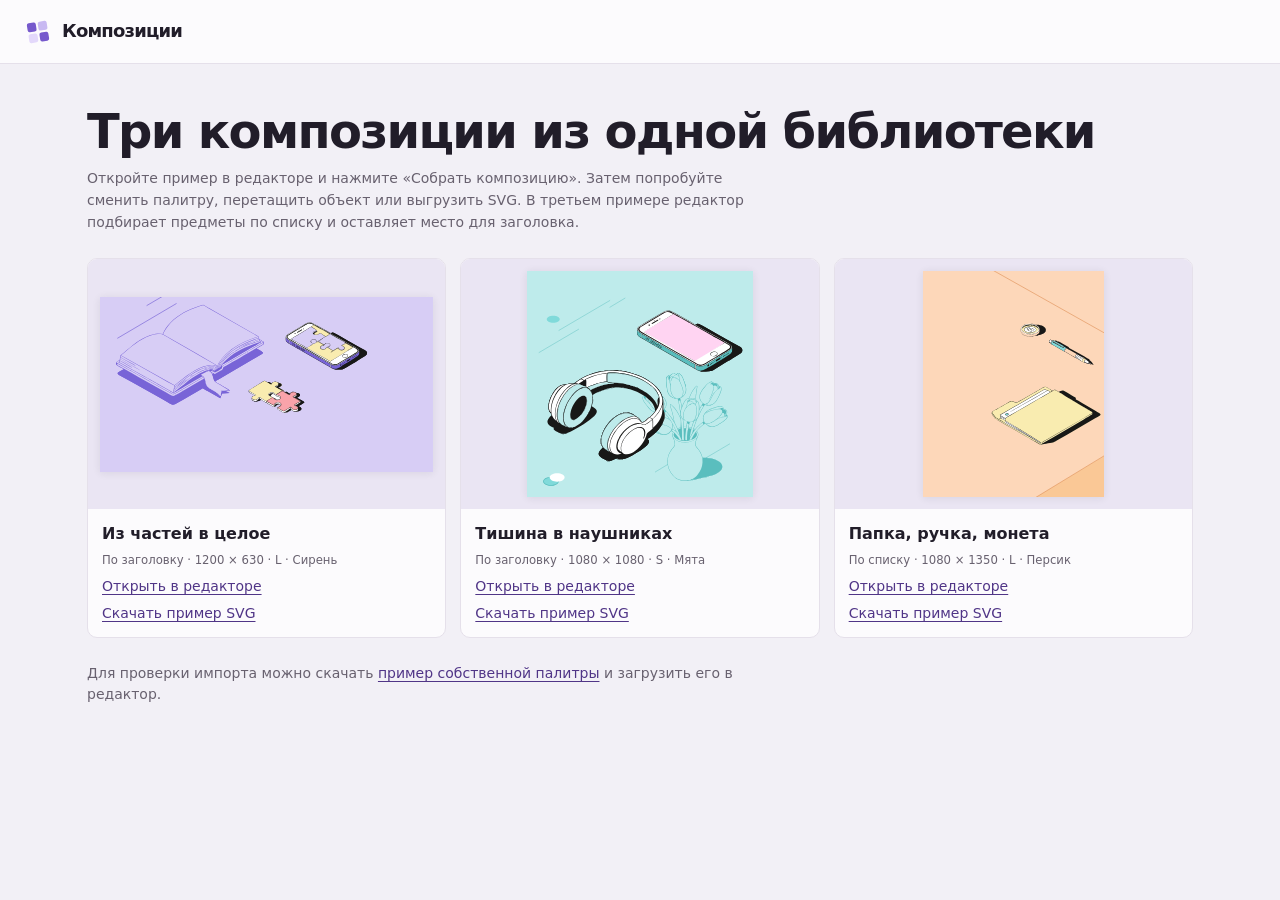
==== demo.html @ f0507b51 "Build offline SVG composition editor" ====
<!doctype html>
<html lang="ru">
<head>
<meta charset="utf-8"><meta name="viewport" content="width=device-width,initial-scale=1">
<title>Композиции — демонстрация</title>
<link rel="stylesheet" href="style.css">
<style>
  .demo{max-width:1150px;margin:auto;padding:42px 22px;}
  .demo h1{font-size:clamp(28px,5vw,48px);margin:0 0 12px;line-height:1.05;}
  .demo p{max-width:660px;color:var(--muted);line-height:1.55;}
  .demo-grid{display:grid;grid-template-columns:repeat(3,minmax(0,1fr));gap:14px;margin:25px 0;}
  .demo-card{display:flex;flex-direction:column;background:var(--panel);border:1px solid var(--border);border-radius:10px;overflow:hidden;}
  .demo-card figure{background:#eae5f3;display:grid;place-items:center;margin:0;height:250px;padding:12px;}
  .demo-card img{display:block;max-height:226px;max-width:100%;box-shadow:0 1px 8px #211d2917;}
  .demo-card div{padding:14px;display:grid;gap:8px;}
  .demo-card small{color:var(--muted);}
  .demo a{color:#503587;text-underline-offset:3px;}
  .demo-card h2{font-size:16px;}
  @media(max-width:740px){.demo-grid{grid-template-columns:1fr;}.demo-card figure{height:220px;}.demo-card img{max-height:196px;}}
</style>
</head>
<body>
<header class="top"><div class="brand"><div class="mark" aria-hidden="true"><i></i><i></i><i></i><i></i></div><strong>Композиции</strong></div></header>
<main class="demo">
<h1>Три композиции из одной библиотеки</h1>
<p>Откройте пример в редакторе и нажмите «Собрать композицию». Затем попробуйте сменить палитру, перетащить объект или выгрузить SVG. В третьем примере редактор подбирает предметы по списку и оставляет место для заголовка.</p>
<div class="demo-grid">
  <article class="demo-card"><figure><img src="examples/pieces.svg" alt="Пазлы, телефон и фоновая книга на сиреневом поле"></figure><div><h2>Из частей в целое</h2><small>По заголовку · 1200 × 630 · L · Сирень</small><a href="index.html?demo=0">Открыть в редакторе</a><a href="examples/pieces.svg" download>Скачать пример SVG</a></div></article>
  <article class="demo-card"><figure><img src="examples/headphones.svg" alt="Наушники, цветы и фоновый телефон на мятном поле"></figure><div><h2>Тишина в наушниках</h2><small>По заголовку · 1080 × 1080 · S · Мята</small><a href="index.html?demo=1">Открыть в редакторе</a><a href="examples/headphones.svg" download>Скачать пример SVG</a></div></article>
  <article class="demo-card"><figure><img src="examples/desk.svg" alt="Папка, ручка и монета на персиковом поле"></figure><div><h2>Папка, ручка, монета</h2><small>По списку · 1080 × 1350 · L · Персик</small><a href="index.html?demo=2">Открыть в редакторе</a><a href="examples/desk.svg" download>Скачать пример SVG</a></div></article>
</div>
<p>Для проверки импорта можно скачать <a href="examples/palette.json" download>пример собственной палитры</a> и загрузить его в редактор.</p>
</main>
</body>
</html>
---- style.css ----
:root{font-family:system-ui,-apple-system,sans-serif;color:#211d29;background:#f2f0f6;font-size:14px;line-height:1.35;--ink:#211d29;--muted:#68616f;--border:#e5e0ea;--violet:#7153c4;--panel:#fcfbfd;}
*{box-sizing:border-box;}body{margin:0;}button,input,textarea,select{font:inherit;color:inherit;}button,select,.file{cursor:pointer;}button{border:0;background:none;}button:disabled{cursor:default;opacity:.42;}button:focus-visible,input:focus-visible,textarea:focus-visible,select:focus-visible,.file:focus-within{outline:2px solid var(--violet);outline-offset:2px;}h1,h2,p{margin:0;}h1{font-size:19px;letter-spacing:-.035em;}h2{font-size:14px;font-weight:700;}button,.file,input,textarea,select{border-radius:7px;}[hidden]{display:none!important;}
.top{height:64px;padding:0 25px;display:flex;justify-content:space-between;align-items:center;background:var(--panel);border-bottom:1px solid var(--border);}
.brand{display:flex;align-items:center;gap:11px;}.brand strong{font-size:18px;letter-spacing:-.045em;}.brand span{border-left:1px solid var(--border);padding-left:11px;color:var(--muted);font-size:12px;}
.mark{width:26px;height:26px;display:grid;grid-template-columns:1fr 1fr;gap:2px;transform:rotate(-9deg);padding:3px;}.mark i{background:#7659cc;border-radius:2px;}.mark i:nth-child(2){background:#c8b9f2;}.mark i:nth-child(3){background:#e3d8fb;}
.dark,.accent{padding:9px 14px;font-weight:650;}.dark{background:#251e35;color:white;}.dark span{margin-left:12px;}.accent{background:#e7ddfa;color:#382367;width:100%;}.accent:hover{background:#dbcbf7;}
.layout{display:grid;grid-template-columns:255px minmax(340px,1fr) 245px;min-height:calc(100dvh - 64px);}.left,.right{background:var(--panel);}.left{border-right:1px solid var(--border);}.right{border-left:1px solid var(--border);}.left section,.right section{padding:17px 15px;border-bottom:1px solid var(--border);}
.tabs{display:grid;grid-template-columns:1fr 1fr;gap:2px;margin:13px 0 8px;background:#efedf3;padding:3px;border-radius:8px;}.tabs button{white-space:nowrap;font-size:12px;padding:6px 4px;color:var(--muted);}.tabs [aria-pressed=true]{background:white;color:var(--ink);box-shadow:0 1px 3px #211d2914;}
input,textarea,select{min-width:0;background:white;border:1px solid var(--border);padding:8px;}textarea{width:100%;resize:vertical;min-height:56px;display:block;margin-bottom:8px;}input[type=search]{width:100%;margin-bottom:9px;}input::placeholder,textarea::placeholder{color:#77717f;}
.examples{display:flex;gap:4px;flex-wrap:wrap;margin-top:8px;}.examples button{font-size:11px;color:#5d487b;padding:4px 5px;background:#f3eef9;}.examples button:hover{background:#e7ddfa;}
.heading{display:flex;align-items:center;justify-content:space-between;margin-bottom:10px;}.heading output{font-size:11px;color:var(--muted);font-variant-numeric:tabular-nums;}
.assets{display:grid;grid-template-columns:1fr 1fr;gap:6px;}.asset{min-width:0;display:grid;align-content:center;gap:4px;justify-items:center;background:#f3eff8;border:1px solid transparent;padding:5px;min-height:62px;}.asset:hover{border-color:#c6b4f1;background:#ece4f9;}.asset svg{width:65px;height:40px;overflow:visible;}.asset span{font-size:11px;overflow:hidden;text-overflow:ellipsis;max-width:100%;white-space:nowrap;}
.file{position:relative;display:block;width:fit-content;margin-top:12px;color:#503587;font-size:12px;padding:4px;}.file input{position:absolute;opacity:0;inset:0;width:100%;padding:0;cursor:pointer;}
.workbench{display:grid;grid-template-rows:auto minmax(350px,1fr) auto;min-width:0;background:#f0edf5;}.board-bar,.board-footer{display:flex;gap:12px;align-items:center;padding:12px 18px;background:#f8f6fb;}.board-bar{border-bottom:1px solid var(--border);flex-wrap:wrap;}.board-footer{border-top:1px solid var(--border);color:var(--muted);font-size:11px;justify-content:space-between;}.board-footer button{background:white;border:1px solid var(--border);padding:5px 7px;}.board-footer output{white-space:nowrap;}.field{display:flex;gap:6px;align-items:center;}.field label{font-size:11px;color:var(--muted);}.field select{font-size:12px;padding:5px;}
.stage{min-width:0;display:grid;place-items:center;padding:22px;background-image:radial-gradient(#d9d2e5 1px,transparent 1px);background-size:15px 15px;overflow:hidden;}
#canvas{display:block;width:var(--canvas-width,100%);height:auto;max-width:100%;max-height:68dvh;background:#d7cdf5;box-shadow:0 3px 28px #30204d25;overflow:hidden;touch-action:none;}.scene-item{cursor:grab;}.scene-item:active{cursor:grabbing;}.selection{pointer-events:none;stroke:#5030a9;stroke-width:1.5;stroke-dasharray:5 3;vector-effect:non-scaling-stroke;fill:none;}
#palette-list{display:grid;gap:5px;margin-top:10px;}.palette-option{display:grid;grid-template-columns:74px 1fr;align-items:center;gap:8px;text-align:left;background:#f5f2f8;border:1px solid transparent;padding:6px;}.palette-option[aria-pressed=true]{border-color:#9e86d8;background:#eee7fa;}.swatches{display:flex;border-radius:3px;overflow:hidden;}.swatches i{height:17px;flex:1;}
#layers{display:grid;gap:5px;}.layer{overflow:hidden;display:flex;align-items:center;gap:9px;padding:7px 8px;text-align:left;background:#f4f1f8;border:1px solid transparent;}.layer[aria-pressed=true]{border-color:#aa95de;background:#eee6fa;}.layer svg{width:28px;height:22px;flex:none;}.layer span{overflow:hidden;text-overflow:ellipsis;white-space:nowrap;font-size:12px;}.layer small{margin-left:auto;color:var(--muted);font-size:10px;}.layer-note{font-size:12px;color:var(--muted);}
.inputs{display:grid;grid-template-columns:repeat(3,minmax(0,1fr));gap:6px;margin-top:9px;}.inputs label{display:grid;gap:4px;font-size:11px;color:var(--muted);}.inputs input{width:100%;font-size:12px;padding:5px;}.mono{display:flex;gap:5px;align-items:center;margin:9px 0;font-size:12px;}.mono input{accent-color:var(--violet);}.layer-actions{display:flex;gap:3px;flex-wrap:wrap;}.layer-actions button{background:#f1ebf8;padding:6px 8px;font-size:11px;}.layer-actions button:hover{background:#eae0f8;}
.sr{position:absolute;overflow:hidden;clip-path:inset(50%);width:1px;height:1px;white-space:nowrap;}
@media(max-width:1080px){.layout{grid-template-columns:205px minmax(320px,1fr) 205px;}.left section,.right section{padding:13px 10px;}.stage{padding:14px;}}
@media(max-width:760px){.layout{grid-template-columns:1fr 1fr;}.workbench{grid-column:1/-1;grid-row:1;grid-template-rows:auto minmax(230px,auto) auto;}.left,.right{min-width:0;}.right{border:0;}.top{height:54px;padding:0 12px;}.brand span{display:none;}.board-bar,.board-footer{padding:8px;gap:7px;}.stage{padding:12px;}#canvas{max-height:44dvh;}.field label{font-size:10px;}}
@media(prefers-reduced-motion:no-preference){button{transition:background-color 120ms,border-color 120ms;}}
@media(min-width:761px){
  .layout{height:calc(100dvh - 64px);grid-template-rows:minmax(0,1fr);}
  .left,.right{overflow:auto;scrollbar-width:thin;}
  .workbench{grid-template-rows:auto minmax(0,1fr) auto;}
  .stage{padding:clamp(10px,2vw,26px);}
  #canvas{max-height:min(100%,68dvh);}
}
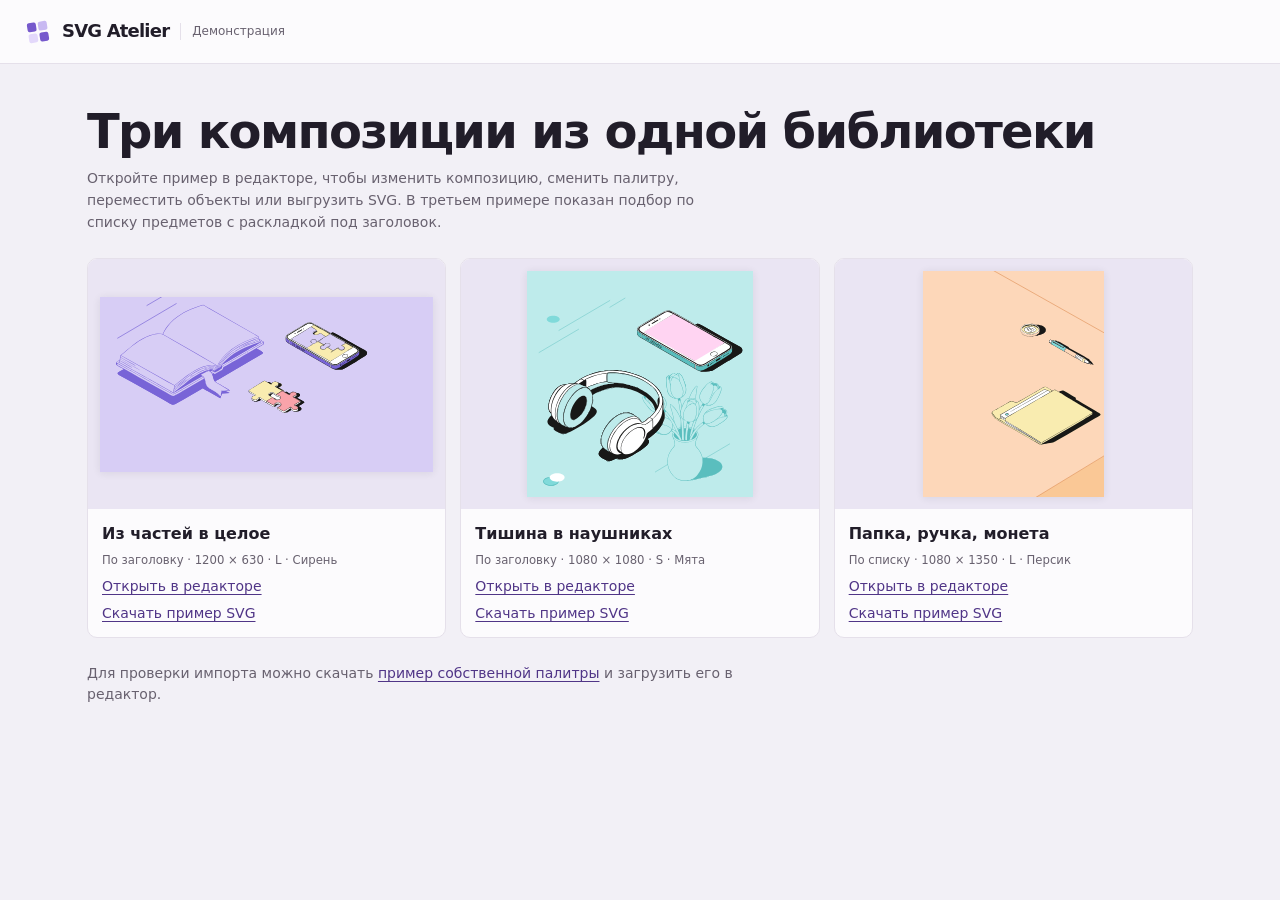
==== commit 65569e43: "Prepare repository for submission: update README, branding, and preview assets" ====
--- a/demo.html
+++ b/demo.html
@@ -2,7 +2,7 @@
 <html lang="ru">
 <head>
 <meta charset="utf-8"><meta name="viewport" content="width=device-width,initial-scale=1">
-<title>Композиции — демонстрация</title>
+<title>SVG Atelier — демонстрация</title>
 <link rel="stylesheet" href="style.css">
 <style>
   .demo{max-width:1150px;margin:auto;padding:42px 22px;}
@@ -20,10 +20,10 @@
 </style>
 </head>
 <body>
-<header class="top"><div class="brand"><div class="mark" aria-hidden="true"><i></i><i></i><i></i><i></i></div><strong>Композиции</strong></div></header>
+<header class="top"><div class="brand"><div class="mark" aria-hidden="true"><i></i><i></i><i></i><i></i></div><strong>SVG Atelier</strong><span>Демонстрация</span></div></header>
 <main class="demo">
 <h1>Три композиции из одной библиотеки</h1>
-<p>Откройте пример в редакторе и нажмите «Собрать композицию». Затем попробуйте сменить палитру, перетащить объект или выгрузить SVG. В третьем примере редактор подбирает предметы по списку и оставляет место для заголовка.</p>
+<p>Откройте пример в редакторе, чтобы изменить композицию, сменить палитру, переместить объекты или выгрузить SVG. В третьем примере показан подбор по списку предметов с раскладкой под заголовок.</p>
 <div class="demo-grid">
   <article class="demo-card"><figure><img src="examples/pieces.svg" alt="Пазлы, телефон и фоновая книга на сиреневом поле"></figure><div><h2>Из частей в целое</h2><small>По заголовку · 1200 × 630 · L · Сирень</small><a href="index.html?demo=0">Открыть в редакторе</a><a href="examples/pieces.svg" download>Скачать пример SVG</a></div></article>
   <article class="demo-card"><figure><img src="examples/headphones.svg" alt="Наушники, цветы и фоновый телефон на мятном поле"></figure><div><h2>Тишина в наушниках</h2><small>По заголовку · 1080 × 1080 · S · Мята</small><a href="index.html?demo=1">Открыть в редакторе</a><a href="examples/headphones.svg" download>Скачать пример SVG</a></div></article>
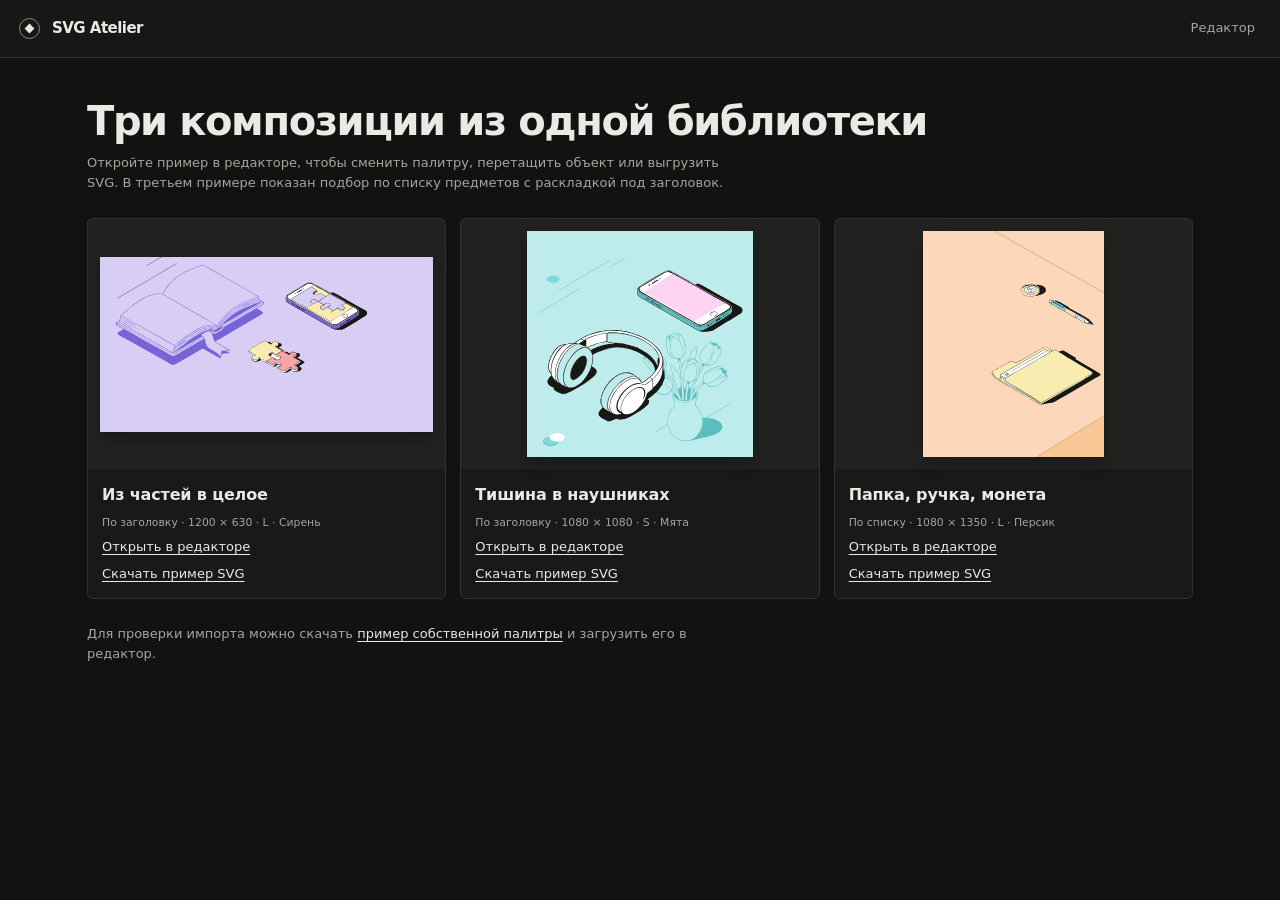
==== commit 1cf312ca: "Apply dark theme and update editor screenshot" ====
--- a/demo.html
+++ b/demo.html
@@ -6,24 +6,24 @@
 <link rel="stylesheet" href="style.css">
 <style>
   .demo{max-width:1150px;margin:auto;padding:42px 22px;}
-  .demo h1{font-size:clamp(28px,5vw,48px);margin:0 0 12px;line-height:1.05;}
+  .demo h1{font-size:clamp(26px,4vw,40px);margin:0 0 10px;line-height:1.08;letter-spacing:-.035em;}
   .demo p{max-width:660px;color:var(--muted);line-height:1.55;}
   .demo-grid{display:grid;grid-template-columns:repeat(3,minmax(0,1fr));gap:14px;margin:25px 0;}
-  .demo-card{display:flex;flex-direction:column;background:var(--panel);border:1px solid var(--border);border-radius:10px;overflow:hidden;}
-  .demo-card figure{background:#eae5f3;display:grid;place-items:center;margin:0;height:250px;padding:12px;}
-  .demo-card img{display:block;max-height:226px;max-width:100%;box-shadow:0 1px 8px #211d2917;}
+  .demo-card{display:flex;flex-direction:column;background:var(--panel);border:1px solid var(--border);border-radius:6px;overflow:hidden;}
+  .demo-card figure{background:#222220;display:grid;place-items:center;margin:0;height:250px;padding:12px;}
+  .demo-card img{display:block;max-height:226px;max-width:100%;box-shadow:0 5px 16px #0005;}
   .demo-card div{padding:14px;display:grid;gap:8px;}
   .demo-card small{color:var(--muted);}
-  .demo a{color:#503587;text-underline-offset:3px;}
+  .demo a{color:var(--ink);text-underline-offset:3px;}
   .demo-card h2{font-size:16px;}
   @media(max-width:740px){.demo-grid{grid-template-columns:1fr;}.demo-card figure{height:220px;}.demo-card img{max-height:196px;}}
 </style>
 </head>
 <body>
-<header class="top"><div class="brand"><div class="mark" aria-hidden="true"><i></i><i></i><i></i><i></i></div><strong>SVG Atelier</strong><span>Демонстрация</span></div></header>
+<header class="top"><a class="brand" href="index.html"><span class="mark" aria-hidden="true"></span><strong>SVG Atelier</strong></a><div class="top-actions"><a href="index.html">Редактор</a></div></header>
 <main class="demo">
 <h1>Три композиции из одной библиотеки</h1>
-<p>Откройте пример в редакторе, чтобы изменить композицию, сменить палитру, переместить объекты или выгрузить SVG. В третьем примере показан подбор по списку предметов с раскладкой под заголовок.</p>
+<p>Откройте пример в редакторе, чтобы сменить палитру, перетащить объект или выгрузить SVG. В третьем примере показан подбор по списку предметов с раскладкой под заголовок.</p>
 <div class="demo-grid">
   <article class="demo-card"><figure><img src="examples/pieces.svg" alt="Пазлы, телефон и фоновая книга на сиреневом поле"></figure><div><h2>Из частей в целое</h2><small>По заголовку · 1200 × 630 · L · Сирень</small><a href="index.html?demo=0">Открыть в редакторе</a><a href="examples/pieces.svg" download>Скачать пример SVG</a></div></article>
   <article class="demo-card"><figure><img src="examples/headphones.svg" alt="Наушники, цветы и фоновый телефон на мятном поле"></figure><div><h2>Тишина в наушниках</h2><small>По заголовку · 1080 × 1080 · S · Мята</small><a href="index.html?demo=1">Открыть в редакторе</a><a href="examples/headphones.svg" download>Скачать пример SVG</a></div></article>
--- a/style.css
+++ b/style.css
@@ -1,30 +1,191 @@
-:root{font-family:system-ui,-apple-system,sans-serif;color:#211d29;background:#f2f0f6;font-size:14px;line-height:1.35;--ink:#211d29;--muted:#68616f;--border:#e5e0ea;--violet:#7153c4;--panel:#fcfbfd;}
-*{box-sizing:border-box;}body{margin:0;}button,input,textarea,select{font:inherit;color:inherit;}button,select,.file{cursor:pointer;}button{border:0;background:none;}button:disabled{cursor:default;opacity:.42;}button:focus-visible,input:focus-visible,textarea:focus-visible,select:focus-visible,.file:focus-within{outline:2px solid var(--violet);outline-offset:2px;}h1,h2,p{margin:0;}h1{font-size:19px;letter-spacing:-.035em;}h2{font-size:14px;font-weight:700;}button,.file,input,textarea,select{border-radius:7px;}[hidden]{display:none!important;}
-.top{height:64px;padding:0 25px;display:flex;justify-content:space-between;align-items:center;background:var(--panel);border-bottom:1px solid var(--border);}
-.brand{display:flex;align-items:center;gap:11px;}.brand strong{font-size:18px;letter-spacing:-.045em;}.brand span{border-left:1px solid var(--border);padding-left:11px;color:var(--muted);font-size:12px;}
-.mark{width:26px;height:26px;display:grid;grid-template-columns:1fr 1fr;gap:2px;transform:rotate(-9deg);padding:3px;}.mark i{background:#7659cc;border-radius:2px;}.mark i:nth-child(2){background:#c8b9f2;}.mark i:nth-child(3){background:#e3d8fb;}
-.dark,.accent{padding:9px 14px;font-weight:650;}.dark{background:#251e35;color:white;}.dark span{margin-left:12px;}.accent{background:#e7ddfa;color:#382367;width:100%;}.accent:hover{background:#dbcbf7;}
-.layout{display:grid;grid-template-columns:255px minmax(340px,1fr) 245px;min-height:calc(100dvh - 64px);}.left,.right{background:var(--panel);}.left{border-right:1px solid var(--border);}.right{border-left:1px solid var(--border);}.left section,.right section{padding:17px 15px;border-bottom:1px solid var(--border);}
-.tabs{display:grid;grid-template-columns:1fr 1fr;gap:2px;margin:13px 0 8px;background:#efedf3;padding:3px;border-radius:8px;}.tabs button{white-space:nowrap;font-size:12px;padding:6px 4px;color:var(--muted);}.tabs [aria-pressed=true]{background:white;color:var(--ink);box-shadow:0 1px 3px #211d2914;}
-input,textarea,select{min-width:0;background:white;border:1px solid var(--border);padding:8px;}textarea{width:100%;resize:vertical;min-height:56px;display:block;margin-bottom:8px;}input[type=search]{width:100%;margin-bottom:9px;}input::placeholder,textarea::placeholder{color:#77717f;}
-.examples{display:flex;gap:4px;flex-wrap:wrap;margin-top:8px;}.examples button{font-size:11px;color:#5d487b;padding:4px 5px;background:#f3eef9;}.examples button:hover{background:#e7ddfa;}
-.heading{display:flex;align-items:center;justify-content:space-between;margin-bottom:10px;}.heading output{font-size:11px;color:var(--muted);font-variant-numeric:tabular-nums;}
-.assets{display:grid;grid-template-columns:1fr 1fr;gap:6px;}.asset{min-width:0;display:grid;align-content:center;gap:4px;justify-items:center;background:#f3eff8;border:1px solid transparent;padding:5px;min-height:62px;}.asset:hover{border-color:#c6b4f1;background:#ece4f9;}.asset svg{width:65px;height:40px;overflow:visible;}.asset span{font-size:11px;overflow:hidden;text-overflow:ellipsis;max-width:100%;white-space:nowrap;}
-.file{position:relative;display:block;width:fit-content;margin-top:12px;color:#503587;font-size:12px;padding:4px;}.file input{position:absolute;opacity:0;inset:0;width:100%;padding:0;cursor:pointer;}
-.workbench{display:grid;grid-template-rows:auto minmax(350px,1fr) auto;min-width:0;background:#f0edf5;}.board-bar,.board-footer{display:flex;gap:12px;align-items:center;padding:12px 18px;background:#f8f6fb;}.board-bar{border-bottom:1px solid var(--border);flex-wrap:wrap;}.board-footer{border-top:1px solid var(--border);color:var(--muted);font-size:11px;justify-content:space-between;}.board-footer button{background:white;border:1px solid var(--border);padding:5px 7px;}.board-footer output{white-space:nowrap;}.field{display:flex;gap:6px;align-items:center;}.field label{font-size:11px;color:var(--muted);}.field select{font-size:12px;padding:5px;}
-.stage{min-width:0;display:grid;place-items:center;padding:22px;background-image:radial-gradient(#d9d2e5 1px,transparent 1px);background-size:15px 15px;overflow:hidden;}
-#canvas{display:block;width:var(--canvas-width,100%);height:auto;max-width:100%;max-height:68dvh;background:#d7cdf5;box-shadow:0 3px 28px #30204d25;overflow:hidden;touch-action:none;}.scene-item{cursor:grab;}.scene-item:active{cursor:grabbing;}.selection{pointer-events:none;stroke:#5030a9;stroke-width:1.5;stroke-dasharray:5 3;vector-effect:non-scaling-stroke;fill:none;}
-#palette-list{display:grid;gap:5px;margin-top:10px;}.palette-option{display:grid;grid-template-columns:74px 1fr;align-items:center;gap:8px;text-align:left;background:#f5f2f8;border:1px solid transparent;padding:6px;}.palette-option[aria-pressed=true]{border-color:#9e86d8;background:#eee7fa;}.swatches{display:flex;border-radius:3px;overflow:hidden;}.swatches i{height:17px;flex:1;}
-#layers{display:grid;gap:5px;}.layer{overflow:hidden;display:flex;align-items:center;gap:9px;padding:7px 8px;text-align:left;background:#f4f1f8;border:1px solid transparent;}.layer[aria-pressed=true]{border-color:#aa95de;background:#eee6fa;}.layer svg{width:28px;height:22px;flex:none;}.layer span{overflow:hidden;text-overflow:ellipsis;white-space:nowrap;font-size:12px;}.layer small{margin-left:auto;color:var(--muted);font-size:10px;}.layer-note{font-size:12px;color:var(--muted);}
-.inputs{display:grid;grid-template-columns:repeat(3,minmax(0,1fr));gap:6px;margin-top:9px;}.inputs label{display:grid;gap:4px;font-size:11px;color:var(--muted);}.inputs input{width:100%;font-size:12px;padding:5px;}.mono{display:flex;gap:5px;align-items:center;margin:9px 0;font-size:12px;}.mono input{accent-color:var(--violet);}.layer-actions{display:flex;gap:3px;flex-wrap:wrap;}.layer-actions button{background:#f1ebf8;padding:6px 8px;font-size:11px;}.layer-actions button:hover{background:#eae0f8;}
-.sr{position:absolute;overflow:hidden;clip-path:inset(50%);width:1px;height:1px;white-space:nowrap;}
-@media(max-width:1080px){.layout{grid-template-columns:205px minmax(320px,1fr) 205px;}.left section,.right section{padding:13px 10px;}.stage{padding:14px;}}
-@media(max-width:760px){.layout{grid-template-columns:1fr 1fr;}.workbench{grid-column:1/-1;grid-row:1;grid-template-rows:auto minmax(230px,auto) auto;}.left,.right{min-width:0;}.right{border:0;}.top{height:54px;padding:0 12px;}.brand span{display:none;}.board-bar,.board-footer{padding:8px;gap:7px;}.stage{padding:12px;}#canvas{max-height:44dvh;}.field label{font-size:10px;}}
-@media(prefers-reduced-motion:no-preference){button{transition:background-color 120ms,border-color 120ms;}}
-@media(min-width:761px){
-  .layout{height:calc(100dvh - 64px);grid-template-rows:minmax(0,1fr);}
-  .left,.right{overflow:auto;scrollbar-width:thin;}
-  .workbench{grid-template-rows:auto minmax(0,1fr) auto;}
-  .stage{padding:clamp(10px,2vw,26px);}
-  #canvas{max-height:min(100%,68dvh);}
+:root {
+  color-scheme: dark;
+  font: 13px/1.45 system-ui, -apple-system, sans-serif;
+  color: #eae9e5;
+  background: #121211;
+  --ink: #eae9e5;
+  --muted: #a6a5a0;
+  --quiet: #85847e;
+  --panel: #191918;
+  --border: #323230;
+  --raised: #242423;
+  --hover: #30302e;
+  --paper: #e8e6de;
+  --mono: ui-monospace, SFMono-Regular, Consolas, monospace;
 }
+* { box-sizing: border-box; }
+body { margin: 0; }
+button, input, textarea, select { font: inherit; color: inherit; }
+button, select, .file { cursor: pointer; }
+button { border: 0; background: none; }
+button:disabled { cursor: default; opacity: .45; }
+:focus-visible, .file:focus-within { outline: 2px solid #e8e6de; outline-offset: 3px; }
+h1, h2, p { margin: 0; }
+h1, h2 { font-size: 13px; font-weight: 650; letter-spacing: -.01em; }
+[hidden] { display: none !important; }
+a { color: inherit; }
+
+.top {
+  height: 58px;
+  display: flex;
+  justify-content: space-between;
+  align-items: center;
+  gap: 16px;
+  padding: 0 19px;
+  background: #171716;
+  border-bottom: 1px solid var(--border);
+}
+.brand, .top-actions { display: flex; align-items: center; gap: 12px; }
+.brand { color: var(--ink); text-decoration: none; }
+.brand strong { font-size: 15px; font-weight: 650; letter-spacing: -.035em; }
+.top-actions a { color: var(--muted); padding: 6px; text-decoration: none; }
+.top-actions a:hover { color: var(--ink); }
+.mark {
+  display: grid;
+  width: 21px;
+  height: 21px;
+  place-items: center;
+  border: 1px solid #8c8a83;
+  border-radius: 50%;
+}
+.mark::after { content: ""; width: 7px; height: 7px; background: var(--paper); transform: rotate(45deg); }
+.dark, .accent {
+  background: var(--paper);
+  color: #181817;
+  border: 1px solid transparent;
+  border-radius: 5px;
+  padding: 6px 11px;
+  font-weight: 650;
+}
+.dark:hover, .accent:hover { background: #fffef8; }
+.dark span { margin-left: 7px; }
+.accent { width: 100%; }
+
+.layout { display: grid; grid-template-columns: 232px minmax(0, 1fr) 216px; height: calc(100dvh - 58px); }
+.left, .right { min-width: 0; background: var(--panel); overflow: auto; scrollbar-width: thin; }
+.left { border-right: 1px solid var(--border); }
+.right { border-left: 1px solid var(--border); }
+.left section, .right section { padding: 15px 13px; border-bottom: 1px solid var(--border); }
+.heading { display: flex; align-items: center; justify-content: space-between; margin-bottom: 10px; }
+.heading output { color: var(--muted); font: 11px var(--mono); }
+
+.tabs { display: grid; grid-template-columns: 1fr 1fr; margin: 11px 0 8px; padding: 2px; gap: 2px; background: #141413; border: 1px solid var(--border); border-radius: 6px; }
+.tabs button { color: var(--muted); padding: 5px 2px; font-size: 11px; white-space: nowrap; border-radius: 4px; }
+.tabs [aria-pressed="true"] { color: var(--ink); background: #353533; box-shadow: inset 0 1px #ffffff17; }
+input, textarea, select {
+  min-width: 0;
+  background: #151514;
+  border: 1px solid var(--border);
+  border-radius: 5px;
+  padding: 7px 8px;
+}
+input::placeholder, textarea::placeholder { color: var(--quiet); }
+textarea { display: block; width: 100%; min-height: 57px; resize: vertical; margin-bottom: 8px; }
+input[type="search"] { width: 100%; margin-bottom: 9px; }
+.examples { margin-top: 10px; }
+.examples summary { color: var(--muted); cursor: pointer; font-size: 11px; }
+#examples { display: flex; flex-wrap: wrap; gap: 4px; margin-top: 5px; }
+#examples button { padding: 3px 5px; border-radius: 3px; background: var(--raised); color: var(--ink); text-align: left; font-size: 11px; }
+#examples button:hover { background: var(--hover); }
+
+.assets { display: grid; grid-template-columns: repeat(2, minmax(0, 1fr)); gap: 6px; }
+.asset { min-width: 0; padding: 0; text-align: left; border-radius: 5px; overflow: hidden; background: var(--raised); border: 1px solid var(--border); }
+.asset:hover { border-color: #88867e; background: var(--hover); }
+.asset svg { display: block; height: 53px; width: 100%; padding: 6px 9px; background: #d8d6cf; }
+.asset span { display: block; padding: 4px 7px; overflow: hidden; text-overflow: ellipsis; white-space: nowrap; font-size: 11px; }
+.file { position: relative; display: block; width: fit-content; margin-top: 9px; color: var(--muted); font-size: 11px; padding: 4px 1px; }
+.file:hover { color: var(--ink); }
+.file input { position: absolute; opacity: 0; inset: 0; width: 100%; padding: 0; cursor: pointer; }
+
+.workbench { position: relative; display: grid; grid-template-rows: minmax(0, 1fr) auto; min-width: 0; isolation: isolate; }
+.board-bar {
+  position: absolute;
+  z-index: 1;
+  top: 16px;
+  left: 50%;
+  transform: translateX(-50%);
+  display: flex;
+  align-items: center;
+  justify-content: center;
+  gap: 3px;
+  padding: 4px;
+  width: max-content;
+  max-width: calc(100% - 20px);
+  border: 1px solid #52514c;
+  border-radius: 10px;
+  background: #292927;
+  box-shadow: inset 0 1px #ffffff15, 0 4px 15px #0005;
+}
+@supports (backdrop-filter: blur(12px)) {
+  .board-bar { background: #30302de8; backdrop-filter: blur(12px) saturate(.7); }
+}
+.field { display: grid; gap: 1px; padding: 2px 4px; }
+.field + .field { border-left: 1px solid #ffffff16; }
+.field label { padding: 0 5px; color: #bdbbb4; font-size: 9px; }
+.field select { width: 100%; font-size: 11px; padding: 2px 3px; border: 0; background: transparent; }
+.field select option { background: #272725; color: var(--ink); }
+
+.stage {
+  container-type: size;
+  display: grid;
+  place-items: center;
+  overflow: hidden;
+  padding: 77px clamp(14px, 3vw, 44px) 28px;
+  background-color: #1d1d1b;
+  background-image: radial-gradient(#41403d 0.65px, transparent 0.65px);
+  background-size: 18px 18px;
+  background-position: center;
+}
+#canvas {
+  display: block;
+  width: min(100%, calc(100cqh * var(--canvas-ratio, 1.9)));
+  height: auto;
+  overflow: hidden;
+  box-shadow: 0 0 0 1px #ffffff21, 0 14px 38px #0006;
+  touch-action: none;
+}
+.scene-item { cursor: grab; }
+.scene-item:active { cursor: grabbing; }
+.selection { pointer-events: none; stroke: #173b88; stroke-width: 1.5; stroke-dasharray: 5 3; vector-effect: non-scaling-stroke; fill: none; }
+.board-footer { display: flex; align-items: center; justify-content: space-between; gap: 10px; min-height: 39px; padding: 4px 11px; background: #171716; border-top: 1px solid var(--border); color: var(--muted); font-size: 11px; }
+.board-footer output { white-space: nowrap; font-family: var(--mono); }
+.board-footer p { overflow-wrap: anywhere; }
+.board-footer button { color: var(--muted); padding: 4px 7px; border-radius: 4px; }
+.board-footer button:hover:not(:disabled) { color: var(--ink); background: var(--hover); }
+
+#palette-list, #layers { display: grid; gap: 4px; }
+#palette-list { margin-top: 10px; }
+.palette-option { display: grid; grid-template-columns: 59px 1fr; align-items: center; gap: 8px; text-align: left; border: 1px solid transparent; border-radius: 5px; padding: 5px; }
+.palette-option:hover, .layer:hover { background: var(--raised); }
+.palette-option[aria-pressed="true"], .layer[aria-pressed="true"] { background: #30302d; border-color: #62615b; }
+.swatches { display: flex; border-radius: 2px; overflow: hidden; }
+.swatches i { height: 14px; flex: 1; }
+.layer { display: flex; align-items: center; gap: 7px; padding: 5px; text-align: left; border: 1px solid transparent; border-radius: 5px; }
+.layer svg { width: 30px; height: 23px; padding: 3px; border-radius: 2px; background: #d8d6cf; flex: none; }
+.layer span { overflow: hidden; text-overflow: ellipsis; white-space: nowrap; font-size: 12px; }
+.layer small { margin-left: auto; color: var(--muted); font-size: 10px; }
+.layer-note { font-size: 12px; color: var(--muted); }
+.inputs { display: grid; grid-template-columns: repeat(3, minmax(0, 1fr)); gap: 5px; margin-top: 9px; }
+.inputs label { display: grid; gap: 4px; font-size: 11px; color: var(--muted); }
+.inputs input { width: 100%; font: 11px var(--mono); padding: 6px 3px; }
+.mono { display: flex; gap: 5px; align-items: center; margin: 9px 0; font-size: 12px; }
+.mono input { accent-color: var(--paper); }
+.layer-actions { display: flex; gap: 3px; flex-wrap: wrap; }
+.layer-actions button { background: var(--raised); border: 1px solid var(--border); border-radius: 4px; padding: 4px 6px; font-size: 11px; }
+.layer-actions button:hover:not(:disabled) { background: var(--hover); }
+
+.sr { position: absolute; overflow: hidden; clip-path: inset(50%); width: 1px; height: 1px; white-space: nowrap; }
+@media (max-width: 1000px) { .layout { grid-template-columns: 189px minmax(0, 1fr) 178px; } }
+@media (max-width: 720px) {
+  .top { height: 51px; padding: 0 10px; }
+  .top-actions { gap: 5px; }
+  .layout { grid-template-columns: minmax(0, 1fr) minmax(0, 1fr); height: auto; }
+  .workbench { grid-column: 1 / -1; grid-row: 1; grid-template-rows: clamp(294px, 53svh, 510px) auto; }
+  .right { border-left: 0; }
+  .left section, .right section { padding: 12px 8px; }
+  .stage { padding: 69px 12px 16px; }
+  .board-bar { top: 10px; }
+}
+@media (prefers-reduced-motion: no-preference) {
+  button, .asset, .file { transition: background-color 120ms, border-color 120ms, color 120ms; }
+}
